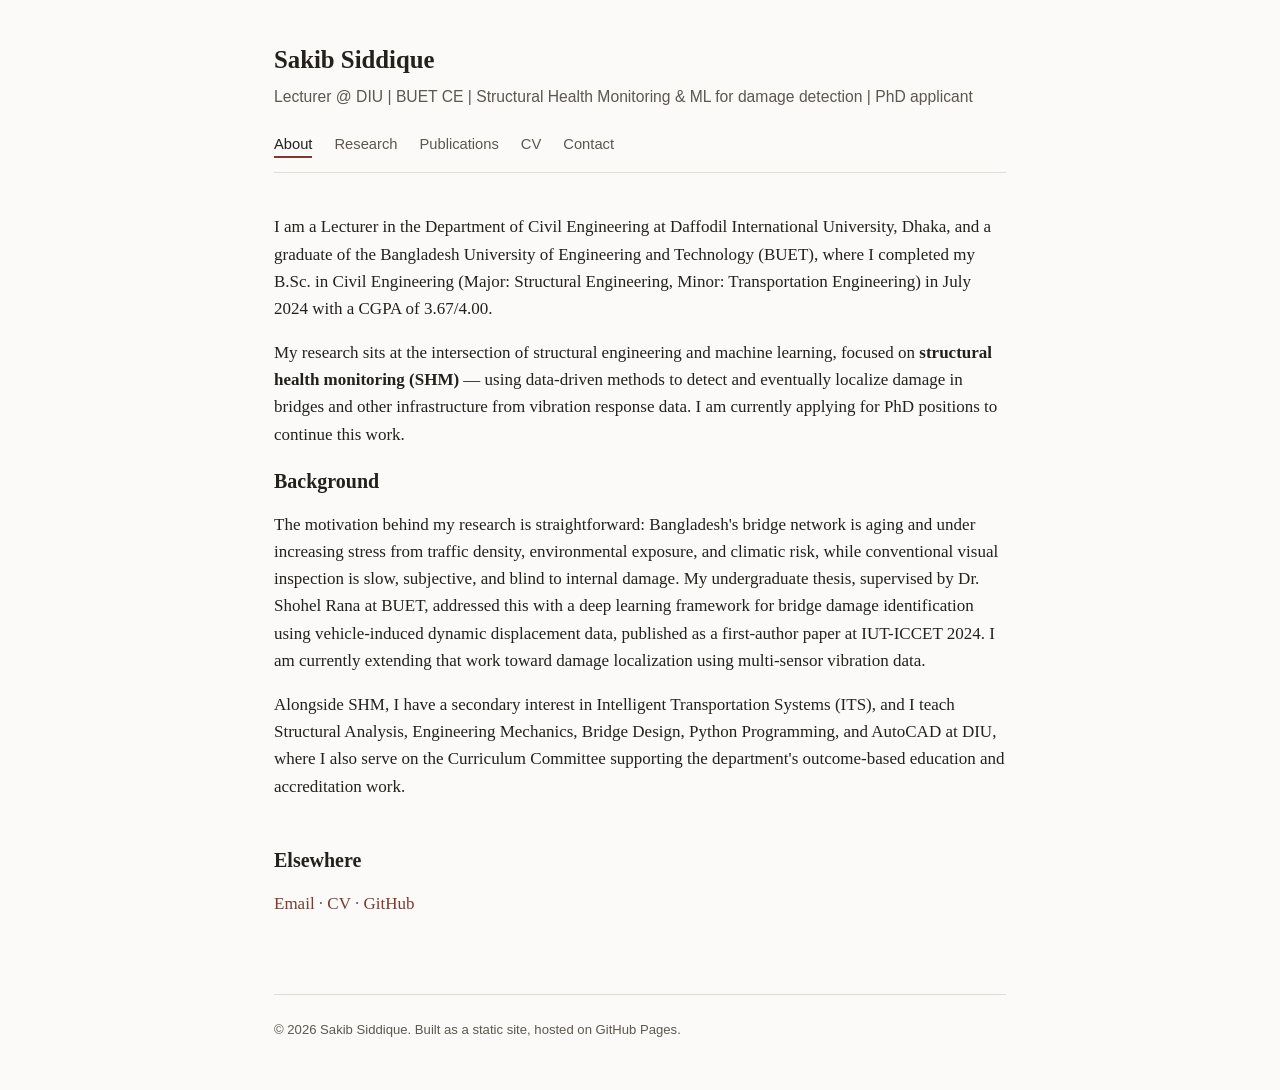
==== index.html @ 86d8af5a "Initial academic personal site Multi-page static site: About, Research, Publications, CV, Contact. C" ====
<!DOCTYPE html>
<html lang="en">
<head>
<meta charset="UTF-8">
<meta name="viewport" content="width=device-width, initial-scale=1.0">
<title>Sakib Siddique</title>
<meta name="description" content="Sakib Siddique — Lecturer, Civil Engineering, Daffodil International University. Research in structural health monitoring and machine learning for damage detection.">
<link rel="stylesheet" href="assets/css/style.css">
</head>
<body>
<div class="wrap">
  <header class="site-header">
    <div class="identity">
      <img class="avatar" src="assets/img/photo.jpg" alt="Sakib Siddique" onerror="this.style.display='none'">
      <div>
        <h1>Sakib Siddique</h1>
        <p class="role">Lecturer @ DIU | BUET CE | Structural Health Monitoring &amp; ML for damage detection | PhD applicant</p>
      </div>
    </div>
    <nav class="site-nav">
      <ul>
        <li><a href="index.html" aria-current="page">About</a></li>
        <li><a href="research.html">Research</a></li>
        <li><a href="publications.html">Publications</a></li>
        <li><a href="cv.html">CV</a></li>
        <li><a href="contact.html">Contact</a></li>
      </ul>
    </nav>
  </header>

  <main>
    <p>
      I am a Lecturer in the Department of Civil Engineering at Daffodil International University, Dhaka,
      and a graduate of the Bangladesh University of Engineering and Technology (BUET), where I completed
      my B.Sc. in Civil Engineering (Major: Structural Engineering, Minor: Transportation Engineering) in
      July 2024 with a CGPA of 3.67/4.00.
    </p>

    <p>
      My research sits at the intersection of structural engineering and machine learning, focused on
      <strong>structural health monitoring (SHM)</strong> — using data-driven methods to detect and
      eventually localize damage in bridges and other infrastructure from vibration response data. I am
      currently applying for PhD positions to continue this work.
    </p>

    <h2>Background</h2>
    <p>
      The motivation behind my research is straightforward: Bangladesh's bridge network is aging and
      under increasing stress from traffic density, environmental exposure, and climatic risk, while
      conventional visual inspection is slow, subjective, and blind to internal damage. My undergraduate
      thesis, supervised by Dr. Shohel Rana at BUET, addressed this with a deep learning framework for
      bridge damage identification using vehicle-induced dynamic displacement data, published as a
      first-author paper at IUT-ICCET 2024. I am currently extending that work toward damage
      localization using multi-sensor vibration data.
    </p>

    <p>
      Alongside SHM, I have a secondary interest in Intelligent Transportation Systems (ITS), and I teach
      Structural Analysis, Engineering Mechanics, Bridge Design, Python Programming, and AutoCAD at DIU,
      where I also serve on the Curriculum Committee supporting the department's outcome-based education
      and accreditation work.
    </p>

    <h2>Elsewhere</h2>
    <p class="muted">
      <a href="mailto:sakibsiddique8@gmail.com">Email</a> ·
      <a href="cv.html">CV</a> ·
      <a href="https://github.com/sakibsiddique-ce">GitHub</a>
    </p>
  </main>

  <footer>
    &copy; 2026 Sakib Siddique. Built as a static site, hosted on GitHub Pages.
  </footer>
</div>
</body>
</html>
---- assets/css/style.css ----
:root {
  --bg: #fbfaf8;
  --bg-alt: #f2efe9;
  --text: #24211d;
  --text-muted: #5c574f;
  --accent: #7a3b2e;
  --border: #e2ddd3;
  --max-width: 780px;
}

* { box-sizing: border-box; }

body {
  margin: 0;
  background: var(--bg);
  color: var(--text);
  font-family: "Iowan Old Style", "Georgia", "Charter", serif;
  line-height: 1.6;
  font-size: 17px;
}

a { color: var(--accent); text-decoration: none; border-bottom: 1px solid transparent; }
a:hover { border-bottom-color: var(--accent); }

.wrap {
  max-width: var(--max-width);
  margin: 0 auto;
  padding: 0 24px;
}

header.site-header {
  border-bottom: 1px solid var(--border);
  padding: 40px 0 0 0;
  margin-bottom: 40px;
}

.identity {
  display: flex;
  gap: 20px;
  align-items: center;
  padding-bottom: 24px;
}

.identity img.avatar {
  width: 92px;
  height: 92px;
  border-radius: 50%;
  object-fit: cover;
  border: 1px solid var(--border);
  flex-shrink: 0;
}

.identity h1 {
  font-size: 1.55rem;
  margin: 0 0 4px 0;
  font-weight: 600;
}

.identity p.role {
  margin: 0;
  color: var(--text-muted);
  font-size: 0.98rem;
  font-family: -apple-system, "Segoe UI", sans-serif;
}

nav.site-nav {
  font-family: -apple-system, "Segoe UI", sans-serif;
  font-size: 0.92rem;
  padding-bottom: 0;
}

nav.site-nav ul {
  list-style: none;
  display: flex;
  flex-wrap: wrap;
  gap: 4px 22px;
  margin: 0;
  padding: 0 0 16px 0;
}

nav.site-nav a {
  color: var(--text-muted);
  border-bottom: 2px solid transparent;
  padding-bottom: 4px;
}

nav.site-nav a:hover,
nav.site-nav a[aria-current="page"] {
  color: var(--text);
  border-bottom-color: var(--accent);
}

main { padding-bottom: 60px; }

h2 {
  font-size: 1.25rem;
  margin-top: 2.2em;
  margin-bottom: 0.7em;
}

h2:first-of-type { margin-top: 0; }

h3 {
  font-size: 1.02rem;
  margin-bottom: 0.3em;
}

p { margin: 0 0 1em 0; }

.muted { color: var(--text-muted); }

.tag-row {
  font-family: -apple-system, "Segoe UI", sans-serif;
  font-size: 0.88rem;
  color: var(--text-muted);
  margin-bottom: 1.4em;
}

.tag-row span:not(:last-child)::after {
  content: "·";
  margin: 0 8px;
  color: var(--border);
}

.entry {
  border-top: 1px solid var(--border);
  padding: 22px 0;
}

.entry:first-of-type { border-top: none; padding-top: 0; }

.entry .meta {
  font-family: -apple-system, "Segoe UI", sans-serif;
  font-size: 0.85rem;
  color: var(--text-muted);
  margin-bottom: 6px;
}

.entry .links {
  font-family: -apple-system, "Segoe UI", sans-serif;
  font-size: 0.88rem;
  margin-top: 8px;
}

.entry .links a { margin-right: 16px; }

.btn {
  display: inline-block;
  font-family: -apple-system, "Segoe UI", sans-serif;
  font-size: 0.88rem;
  border: 1px solid var(--accent);
  color: var(--accent);
  padding: 7px 14px;
  border-radius: 4px;
  border-bottom: 1px solid var(--accent);
}

.btn:hover { background: var(--accent); color: var(--bg); }

.skill-grid {
  font-family: -apple-system, "Segoe UI", sans-serif;
  font-size: 0.92rem;
}

.skill-grid dt {
  color: var(--text-muted);
  font-weight: 600;
  margin-top: 0.8em;
}

.skill-grid dd { margin: 2px 0 0 0; }

footer {
  border-top: 1px solid var(--border);
  padding: 24px 0 50px 0;
  font-family: -apple-system, "Segoe UI", sans-serif;
  font-size: 0.82rem;
  color: var(--text-muted);
}

@media (max-width: 480px) {
  .identity { flex-direction: column; align-items: flex-start; }
  body { font-size: 16px; }
}
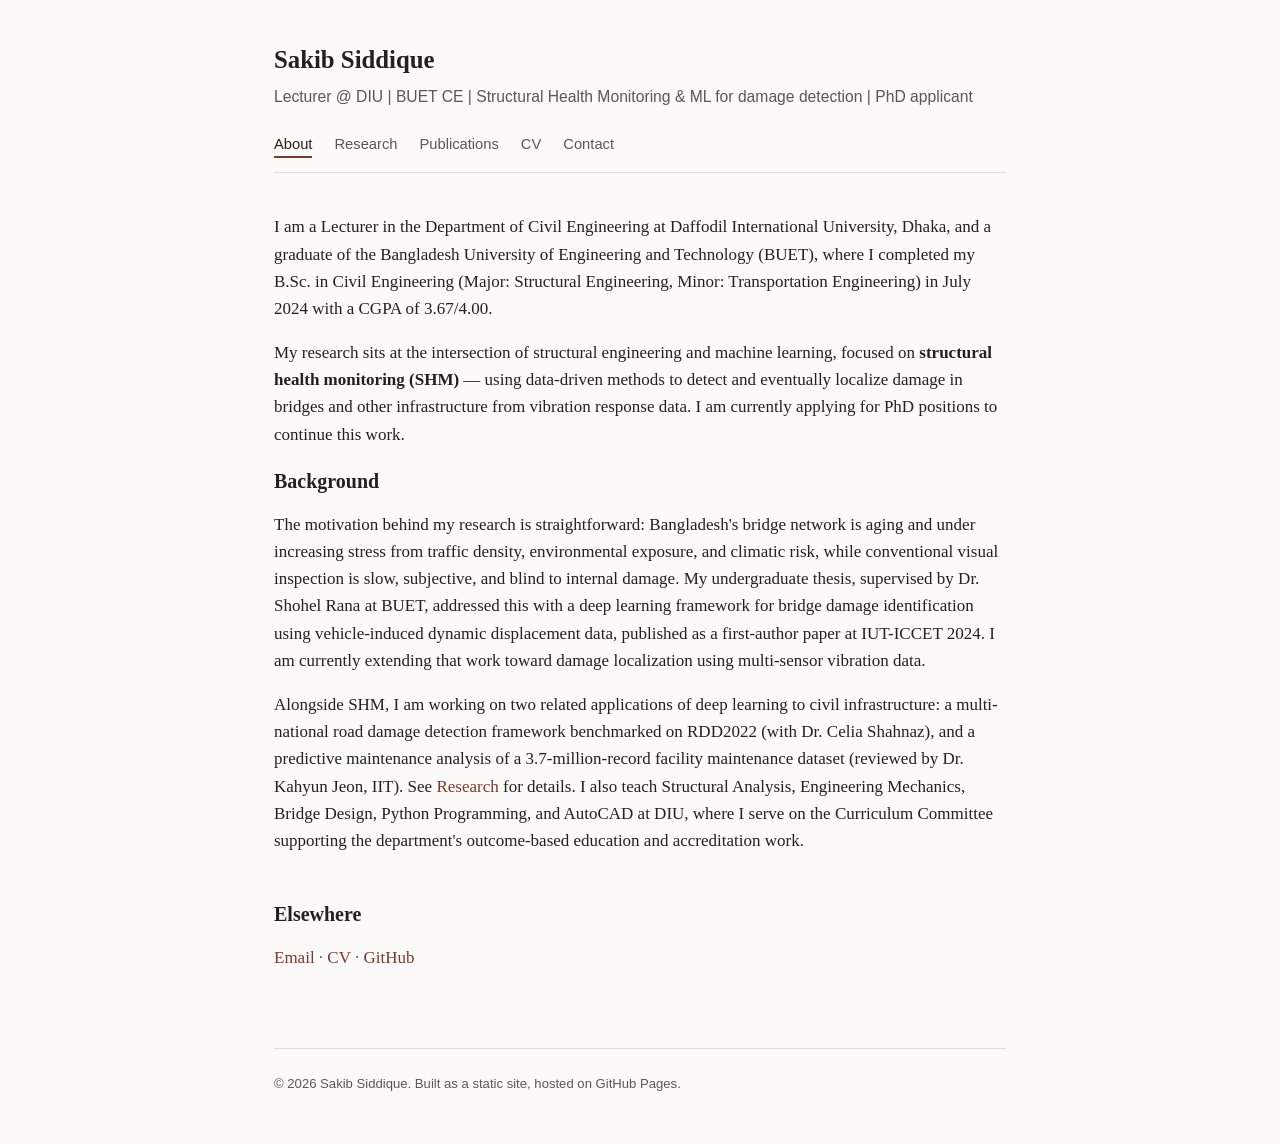
==== commit 0623331e: "Add ongoing research projects (RDD2022 road damage, FMUCD facility analytics) Co-Authored-By: Claude" ====
--- a/index.html
+++ b/index.html
@@ -55,10 +55,13 @@
     </p>
 
     <p>
-      Alongside SHM, I have a secondary interest in Intelligent Transportation Systems (ITS), and I teach
-      Structural Analysis, Engineering Mechanics, Bridge Design, Python Programming, and AutoCAD at DIU,
-      where I also serve on the Curriculum Committee supporting the department's outcome-based education
-      and accreditation work.
+      Alongside SHM, I am working on two related applications of deep learning to civil infrastructure:
+      a multi-national road damage detection framework benchmarked on RDD2022 (with Dr. Celia Shahnaz),
+      and a predictive maintenance analysis of a 3.7-million-record facility maintenance dataset
+      (reviewed by Dr. Kahyun Jeon, IIT). See <a href="research.html">Research</a> for details. I also
+      teach Structural Analysis, Engineering Mechanics, Bridge Design, Python Programming, and AutoCAD
+      at DIU, where I serve on the Curriculum Committee supporting the department's outcome-based
+      education and accreditation work.
     </p>
 
     <h2>Elsewhere</h2>
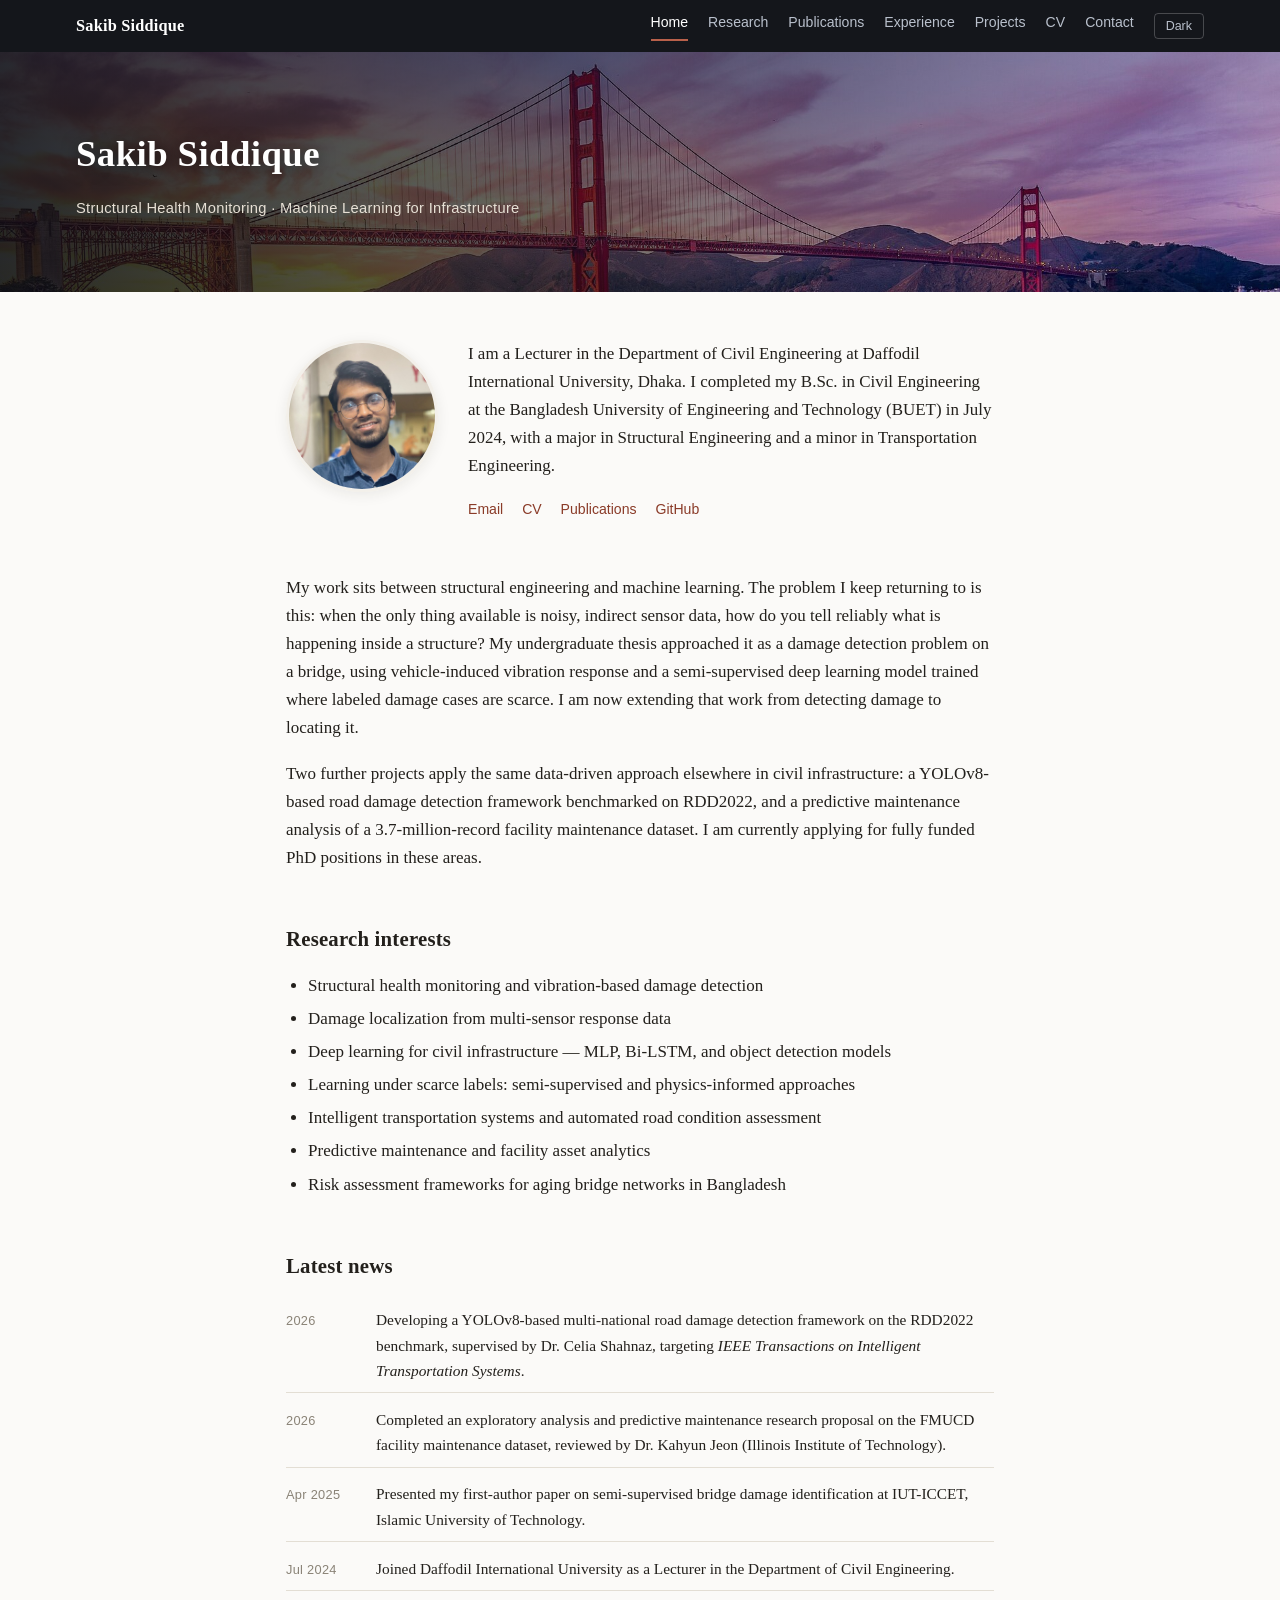
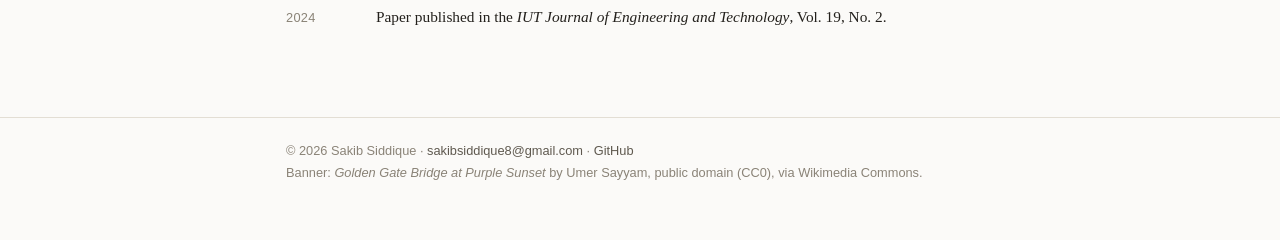
==== commit 3050abb4: "Redesign: photo banner, 7 pages, dark mode Restyle after al-folio while staying plain static HTML/CS" ====
--- a/index.html
+++ b/index.html
@@ -4,77 +4,120 @@
 <meta charset="UTF-8">
 <meta name="viewport" content="width=device-width, initial-scale=1.0">
 <title>Sakib Siddique</title>
-<meta name="description" content="Sakib Siddique — Lecturer, Civil Engineering, Daffodil International University. Research in structural health monitoring and machine learning for damage detection.">
+<meta name="description" content="Sakib Siddique — Lecturer in Civil Engineering at Daffodil International University. Research in structural health monitoring and machine learning for civil infrastructure.">
 <link rel="stylesheet" href="assets/css/style.css">
+<script>try{var t=localStorage.getItem('theme');if(t)document.documentElement.setAttribute('data-theme',t);}catch(e){}</script>
 </head>
 <body>
+
+<nav class="nav">
+  <div class="nav-inner">
+    <a class="nav-brand" href="index.html">Sakib Siddique</a>
+    <ul>
+      <li><a href="index.html" aria-current="page">Home</a></li>
+      <li><a href="research.html">Research</a></li>
+      <li><a href="publications.html">Publications</a></li>
+      <li><a href="experience.html">Experience</a></li>
+      <li><a href="projects.html">Projects</a></li>
+      <li><a href="cv.html">CV</a></li>
+      <li><a href="contact.html">Contact</a></li>
+    </ul>
+    <button class="theme-toggle" type="button" onclick="toggleTheme()">Dark</button>
+  </div>
+</nav>
+
+<header class="banner">
+  <img src="assets/img/banner.jpg" alt="">
+  <div class="banner-text">
+    <h1>Sakib Siddique</h1>
+    <p>Structural Health Monitoring &middot; Machine Learning for Infrastructure</p>
+  </div>
+</header>
+
 <div class="wrap">
-  <header class="site-header">
-    <div class="identity">
-      <img class="avatar" src="assets/img/photo.jpg" alt="Sakib Siddique" onerror="this.style.display='none'">
+  <main>
+
+    <div class="intro">
+      <img src="assets/img/photo.jpg" alt="Sakib Siddique" onerror="this.style.display='none'">
       <div>
-        <h1>Sakib Siddique</h1>
-        <p class="role">Lecturer @ DIU | BUET CE | Structural Health Monitoring &amp; ML for damage detection | PhD applicant</p>
+        <p class="lead">
+          I am a Lecturer in the Department of Civil Engineering at Daffodil International
+          University, Dhaka. I completed my B.Sc. in Civil Engineering at the Bangladesh
+          University of Engineering and Technology (BUET) in July 2024, with a major in
+          Structural Engineering and a minor in Transportation Engineering.
+        </p>
+        <p class="intro-links">
+          <a href="mailto:sakibsiddique8@gmail.com">Email</a>
+          <a href="assets/files/sakib_siddique_cv.pdf">CV</a>
+          <a href="publications.html">Publications</a>
+          <a href="https://github.com/sakibsiddique-ce">GitHub</a>
+        </p>
       </div>
     </div>
-    <nav class="site-nav">
-      <ul>
-        <li><a href="index.html" aria-current="page">About</a></li>
-        <li><a href="research.html">Research</a></li>
-        <li><a href="publications.html">Publications</a></li>
-        <li><a href="cv.html">CV</a></li>
-        <li><a href="contact.html">Contact</a></li>
-      </ul>
-    </nav>
-  </header>
 
-  <main>
     <p>
-      I am a Lecturer in the Department of Civil Engineering at Daffodil International University, Dhaka,
-      and a graduate of the Bangladesh University of Engineering and Technology (BUET), where I completed
-      my B.Sc. in Civil Engineering (Major: Structural Engineering, Minor: Transportation Engineering) in
-      July 2024 with a CGPA of 3.67/4.00.
+      My work sits between structural engineering and machine learning. The problem I keep
+      returning to is this: when the only thing available is noisy, indirect sensor data, how
+      do you tell reliably what is happening inside a structure? My undergraduate thesis
+      approached it as a damage detection problem on a bridge, using vehicle-induced vibration
+      response and a semi-supervised deep learning model trained where labeled damage cases are
+      scarce. I am now extending that work from detecting damage to locating it.
     </p>
 
     <p>
-      My research sits at the intersection of structural engineering and machine learning, focused on
-      <strong>structural health monitoring (SHM)</strong> — using data-driven methods to detect and
-      eventually localize damage in bridges and other infrastructure from vibration response data. I am
-      currently applying for PhD positions to continue this work.
+      Two further projects apply the same data-driven approach elsewhere in civil
+      infrastructure: a YOLOv8-based road damage detection framework benchmarked on RDD2022,
+      and a predictive maintenance analysis of a 3.7-million-record facility maintenance
+      dataset. I am currently applying for fully funded PhD positions in these areas.
     </p>
 
-    <h2>Background</h2>
-    <p>
-      The motivation behind my research is straightforward: Bangladesh's bridge network is aging and
-      under increasing stress from traffic density, environmental exposure, and climatic risk, while
-      conventional visual inspection is slow, subjective, and blind to internal damage. My undergraduate
-      thesis, supervised by Dr. Shohel Rana at BUET, addressed this with a deep learning framework for
-      bridge damage identification using vehicle-induced dynamic displacement data, published as a
-      first-author paper at IUT-ICCET 2024. I am currently extending that work toward damage
-      localization using multi-sensor vibration data.
-    </p>
+    <h2>Research interests</h2>
+    <ul>
+      <li>Structural health monitoring and vibration-based damage detection</li>
+      <li>Damage localization from multi-sensor response data</li>
+      <li>Deep learning for civil infrastructure &mdash; MLP, Bi-LSTM, and object detection models</li>
+      <li>Learning under scarce labels: semi-supervised and physics-informed approaches</li>
+      <li>Intelligent transportation systems and automated road condition assessment</li>
+      <li>Predictive maintenance and facility asset analytics</li>
+      <li>Risk assessment frameworks for aging bridge networks in Bangladesh</li>
+    </ul>
 
-    <p>
-      Alongside SHM, I am working on two related applications of deep learning to civil infrastructure:
-      a multi-national road damage detection framework benchmarked on RDD2022 (with Dr. Celia Shahnaz),
-      and a predictive maintenance analysis of a 3.7-million-record facility maintenance dataset
-      (reviewed by Dr. Kahyun Jeon, IIT). See <a href="research.html">Research</a> for details. I also
-      teach Structural Analysis, Engineering Mechanics, Bridge Design, Python Programming, and AutoCAD
-      at DIU, where I serve on the Curriculum Committee supporting the department's outcome-based
-      education and accreditation work.
-    </p>
+    <h2>Latest news</h2>
+    <ul class="news">
+      <li>
+        <span class="date">2026</span>
+        <span>Developing a YOLOv8-based multi-national road damage detection framework on the RDD2022 benchmark, supervised by Dr. Celia Shahnaz, targeting <em>IEEE Transactions on Intelligent Transportation Systems</em>.</span>
+      </li>
+      <li>
+        <span class="date">2026</span>
+        <span>Completed an exploratory analysis and predictive maintenance research proposal on the FMUCD facility maintenance dataset, reviewed by Dr. Kahyun Jeon (Illinois Institute of Technology).</span>
+      </li>
+      <li>
+        <span class="date">Apr 2025</span>
+        <span>Presented my first-author paper on semi-supervised bridge damage identification at IUT-ICCET, Islamic University of Technology.</span>
+      </li>
+      <li>
+        <span class="date">Jul 2024</span>
+        <span>Joined Daffodil International University as a Lecturer in the Department of Civil Engineering.</span>
+      </li>
+      <li>
+        <span class="date">2024</span>
+        <span>Paper published in the <em>IUT Journal of Engineering and Technology</em>, Vol. 19, No. 2.</span>
+      </li>
+    </ul>
 
-    <h2>Elsewhere</h2>
-    <p class="muted">
-      <a href="mailto:sakibsiddique8@gmail.com">Email</a> ·
-      <a href="cv.html">CV</a> ·
-      <a href="https://github.com/sakibsiddique-ce">GitHub</a>
-    </p>
   </main>
+</div>
 
-  <footer>
-    &copy; 2026 Sakib Siddique. Built as a static site, hosted on GitHub Pages.
-  </footer>
-</div>
+<footer>
+  <div class="wrap">
+    &copy; 2026 Sakib Siddique &middot;
+    <a href="mailto:sakibsiddique8@gmail.com">sakibsiddique8@gmail.com</a> &middot;
+    <a href="https://github.com/sakibsiddique-ce">GitHub</a><br>
+    Banner: <em>Golden Gate Bridge at Purple Sunset</em> by Umer Sayyam, public domain (CC0), via Wikimedia Commons.
+  </div>
+</footer>
+
+<script src="assets/js/theme.js"></script>
 </body>
 </html>
--- a/assets/css/style.css
+++ b/assets/css/style.css
@@ -1,184 +1,391 @@
+/* ==========================================================================
+   Sakib Siddique — academic site
+   One stylesheet. Light theme on :root, dark theme redefines the same tokens.
+   ========================================================================== */
+
 :root {
   --bg: #fbfaf8;
-  --bg-alt: #f2efe9;
-  --text: #24211d;
-  --text-muted: #5c574f;
-  --accent: #7a3b2e;
-  --border: #e2ddd3;
-  --max-width: 780px;
+  --bg-alt: #f3f0ea;
+  --text: #23201c;
+  --text-muted: #5f594f;
+  --text-faint: #8a8377;
+  --accent: #8a3b28;
+  --accent-soft: #b8604a;
+  --border: #e3ded4;
+  --nav-bg: #14161b;
+  --nav-text: #b9c0cc;
+  --nav-text-active: #ffffff;
+  --shadow: rgba(35, 32, 28, .08);
+
+  --serif: "Iowan Old Style", "Palatino Linotype", Palatino, Georgia, serif;
+  --sans: -apple-system, BlinkMacSystemFont, "Segoe UI", Roboto, "Helvetica Neue", Arial, sans-serif;
+  --measure: 760px;
+}
+
+@media (prefers-color-scheme: dark) {
+  :root:not([data-theme="light"]) {
+    --bg: #15171c;
+    --bg-alt: #1c1f26;
+    --text: #e4e1db;
+    --text-muted: #a5a096;
+    --text-faint: #7c766c;
+    --accent: #d98a6a;
+    --accent-soft: #e0a184;
+    --border: #2b2f38;
+    --nav-bg: #0e1014;
+    --shadow: rgba(0, 0, 0, .4);
+  }
+}
+
+:root[data-theme="dark"] {
+  --bg: #15171c;
+  --bg-alt: #1c1f26;
+  --text: #e4e1db;
+  --text-muted: #a5a096;
+  --text-faint: #7c766c;
+  --accent: #d98a6a;
+  --accent-soft: #e0a184;
+  --border: #2b2f38;
+  --nav-bg: #0e1014;
+  --shadow: rgba(0, 0, 0, .4);
 }
 
 * { box-sizing: border-box; }
+
+html { -webkit-text-size-adjust: 100%; }
 
 body {
   margin: 0;
   background: var(--bg);
   color: var(--text);
-  font-family: "Iowan Old Style", "Georgia", "Charter", serif;
-  line-height: 1.6;
+  font-family: var(--serif);
   font-size: 17px;
-}
-
-a { color: var(--accent); text-decoration: none; border-bottom: 1px solid transparent; }
+  line-height: 1.65;
+}
+
+a {
+  color: var(--accent);
+  text-decoration: none;
+  border-bottom: 1px solid transparent;
+  transition: border-color .15s;
+}
+
 a:hover { border-bottom-color: var(--accent); }
 
 .wrap {
-  max-width: var(--max-width);
+  max-width: var(--measure);
   margin: 0 auto;
-  padding: 0 24px;
-}
-
-header.site-header {
-  border-bottom: 1px solid var(--border);
-  padding: 40px 0 0 0;
-  margin-bottom: 40px;
-}
-
-.identity {
-  display: flex;
+  padding: 0 26px;
+}
+
+/* ---------- Navigation ---------- */
+
+.nav {
+  background: var(--nav-bg);
+  font-family: var(--sans);
+  font-size: .88rem;
+}
+
+.nav-inner {
+  max-width: 1180px;
+  margin: 0 auto;
+  padding: 0 26px;
+  display: flex;
+  align-items: center;
   gap: 20px;
-  align-items: center;
-  padding-bottom: 24px;
-}
-
-.identity img.avatar {
-  width: 92px;
-  height: 92px;
+  flex-wrap: wrap;
+  min-height: 52px;
+}
+
+.nav-brand {
+  color: var(--nav-text-active);
+  font-family: var(--serif);
+  font-size: 1.02rem;
+  font-weight: 600;
+  letter-spacing: .2px;
+  border-bottom: none;
+  margin-right: auto;
+  padding: 12px 0;
+}
+
+.nav-brand:hover { border-bottom: none; color: #fff; }
+
+.nav ul {
+  list-style: none;
+  display: flex;
+  flex-wrap: wrap;
+  gap: 4px 20px;
+  margin: 0;
+  padding: 0;
+}
+
+.nav a:not(.nav-brand) {
+  color: var(--nav-text);
+  border-bottom: 2px solid transparent;
+  padding: 4px 0;
+  display: inline-block;
+}
+
+.nav a:not(.nav-brand):hover { color: #fff; border-bottom-color: rgba(255, 255, 255, .35); }
+
+.nav a[aria-current="page"] {
+  color: var(--nav-text-active);
+  border-bottom-color: var(--accent-soft);
+}
+
+.theme-toggle {
+  background: none;
+  border: 1px solid rgba(255, 255, 255, .22);
+  color: var(--nav-text);
+  font-family: var(--sans);
+  font-size: .78rem;
+  padding: 5px 11px;
+  border-radius: 4px;
+  cursor: pointer;
+  line-height: 1.2;
+}
+
+.theme-toggle:hover { color: #fff; border-color: rgba(255, 255, 255, .5); }
+
+/* ---------- Banner ---------- */
+
+.banner {
+  position: relative;
+  height: 240px;
+  overflow: hidden;
+  background: #14161b;
+}
+
+.banner img {
+  position: absolute;
+  inset: 0;
+  width: 100%;
+  height: 100%;
+  object-fit: cover;
+  object-position: center 45%;
+}
+
+.banner::after {
+  content: "";
+  position: absolute;
+  inset: 0;
+  background: linear-gradient(90deg, rgba(10, 12, 20, .88) 0%, rgba(10, 12, 20, .62) 42%, rgba(10, 12, 20, .12) 100%);
+}
+
+.banner-text {
+  position: relative;
+  z-index: 1;
+  max-width: 1180px;
+  margin: 0 auto;
+  padding: 0 26px;
+  height: 100%;
+  display: flex;
+  flex-direction: column;
+  justify-content: center;
+}
+
+.banner-text h1 {
+  font-family: var(--serif);
+  font-size: 2.3rem;
+  font-weight: 700;
+  color: #fff;
+  margin: 0;
+  letter-spacing: .4px;
+  text-shadow: 0 2px 16px rgba(0, 0, 0, .5);
+}
+
+.banner-text p {
+  font-family: var(--sans);
+  font-size: .92rem;
+  color: #e7e0d5;
+  margin: 11px 0 0 0;
+  letter-spacing: .3px;
+  max-width: 34em;
+}
+
+/* ---------- Layout ---------- */
+
+main { padding: 48px 0 20px; }
+
+h2 {
+  font-size: 1.3rem;
+  font-weight: 600;
+  margin: 2.4em 0 .75em;
+  letter-spacing: .2px;
+}
+
+main > h2:first-child, .intro + h2 { margin-top: 0; }
+
+h3 {
+  font-size: 1.04rem;
+  font-weight: 600;
+  margin: 0 0 .3em;
+  line-height: 1.4;
+}
+
+p { margin: 0 0 1.05em; }
+
+ul, ol { margin: 0 0 1.05em; padding-left: 1.3em; }
+
+li { margin-bottom: .3em; }
+
+.muted { color: var(--text-muted); }
+
+.lead { font-size: 1.06rem; }
+
+/* ---------- Intro block (home) ---------- */
+
+.intro {
+  display: flex;
+  gap: 30px;
+  align-items: flex-start;
+  margin-bottom: 38px;
+}
+
+.intro img {
+  width: 152px;
+  height: 152px;
   border-radius: 50%;
   object-fit: cover;
-  border: 1px solid var(--border);
   flex-shrink: 0;
-}
-
-.identity h1 {
-  font-size: 1.55rem;
-  margin: 0 0 4px 0;
-  font-weight: 600;
-}
-
-.identity p.role {
-  margin: 0;
-  color: var(--text-muted);
-  font-size: 0.98rem;
-  font-family: -apple-system, "Segoe UI", sans-serif;
-}
-
-nav.site-nav {
-  font-family: -apple-system, "Segoe UI", sans-serif;
-  font-size: 0.92rem;
-  padding-bottom: 0;
-}
-
-nav.site-nav ul {
-  list-style: none;
-  display: flex;
-  flex-wrap: wrap;
-  gap: 4px 22px;
-  margin: 0;
-  padding: 0 0 16px 0;
-}
-
-nav.site-nav a {
-  color: var(--text-muted);
-  border-bottom: 2px solid transparent;
-  padding-bottom: 4px;
-}
-
-nav.site-nav a:hover,
-nav.site-nav a[aria-current="page"] {
-  color: var(--text);
-  border-bottom-color: var(--accent);
-}
-
-main { padding-bottom: 60px; }
-
-h2 {
-  font-size: 1.25rem;
-  margin-top: 2.2em;
-  margin-bottom: 0.7em;
-}
-
-h2:first-of-type { margin-top: 0; }
-
-h3 {
-  font-size: 1.02rem;
-  margin-bottom: 0.3em;
-}
-
-p { margin: 0 0 1em 0; }
-
-.muted { color: var(--text-muted); }
-
-.tag-row {
-  font-family: -apple-system, "Segoe UI", sans-serif;
-  font-size: 0.88rem;
-  color: var(--text-muted);
-  margin-bottom: 1.4em;
-}
-
-.tag-row span:not(:last-child)::after {
-  content: "·";
-  margin: 0 8px;
-  color: var(--border);
-}
+  border: 3px solid var(--bg-alt);
+  box-shadow: 0 3px 14px var(--shadow);
+}
+
+.intro-links {
+  font-family: var(--sans);
+  font-size: .88rem;
+  margin-top: 14px;
+  color: var(--text-faint);
+}
+
+.intro-links a { margin-right: 15px; white-space: nowrap; }
+
+/* ---------- Entries ---------- */
 
 .entry {
   border-top: 1px solid var(--border);
   padding: 22px 0;
 }
 
-.entry:first-of-type { border-top: none; padding-top: 0; }
+.entry:first-of-type { border-top: none; padding-top: 4px; }
 
 .entry .meta {
-  font-family: -apple-system, "Segoe UI", sans-serif;
-  font-size: 0.85rem;
+  font-family: var(--sans);
+  font-size: .84rem;
   color: var(--text-muted);
-  margin-bottom: 6px;
-}
+  margin-bottom: 7px;
+  line-height: 1.5;
+}
+
+.entry p { margin-bottom: .5em; }
 
 .entry .links {
-  font-family: -apple-system, "Segoe UI", sans-serif;
-  font-size: 0.88rem;
-  margin-top: 8px;
+  font-family: var(--sans);
+  font-size: .86rem;
+  margin-top: 9px;
 }
 
 .entry .links a { margin-right: 16px; }
+
+/* ---------- News ---------- */
+
+.news { list-style: none; padding: 0; margin: 0; }
+
+.news li {
+  display: flex;
+  gap: 16px;
+  padding: 9px 0;
+  border-bottom: 1px solid var(--border);
+  font-size: .96rem;
+}
+
+.news li:last-child { border-bottom: none; }
+
+.news .date {
+  font-family: var(--sans);
+  font-size: .8rem;
+  color: var(--text-faint);
+  flex-shrink: 0;
+  width: 74px;
+  padding-top: 3px;
+  letter-spacing: .3px;
+}
+
+/* ---------- Definition lists (skills, contact) ---------- */
+
+.deflist {
+  font-family: var(--sans);
+  font-size: .93rem;
+  margin: 0;
+}
+
+.deflist dt {
+  color: var(--text-muted);
+  font-weight: 600;
+  font-size: .82rem;
+  letter-spacing: .5px;
+  text-transform: uppercase;
+  margin-top: 1.25em;
+}
+
+.deflist dt:first-child { margin-top: 0; }
+
+.deflist dd { margin: 4px 0 0; }
+
+/* ---------- Buttons & tags ---------- */
 
 .btn {
   display: inline-block;
-  font-family: -apple-system, "Segoe UI", sans-serif;
-  font-size: 0.88rem;
+  font-family: var(--sans);
+  font-size: .88rem;
   border: 1px solid var(--accent);
   color: var(--accent);
-  padding: 7px 14px;
+  padding: 8px 16px;
   border-radius: 4px;
-  border-bottom: 1px solid var(--accent);
-}
-
-.btn:hover { background: var(--accent); color: var(--bg); }
-
-.skill-grid {
-  font-family: -apple-system, "Segoe UI", sans-serif;
-  font-size: 0.92rem;
-}
-
-.skill-grid dt {
+}
+
+.btn:hover { background: var(--accent); color: var(--bg); border-bottom-color: var(--accent); }
+
+.tags {
+  font-family: var(--sans);
+  font-size: .84rem;
   color: var(--text-muted);
-  font-weight: 600;
-  margin-top: 0.8em;
-}
-
-.skill-grid dd { margin: 2px 0 0 0; }
+  margin: -.4em 0 1.4em;
+}
+
+.tags span:not(:last-child)::after {
+  content: "·";
+  margin: 0 9px;
+  color: var(--border);
+}
+
+/* ---------- Footer ---------- */
 
 footer {
   border-top: 1px solid var(--border);
-  padding: 24px 0 50px 0;
-  font-family: -apple-system, "Segoe UI", sans-serif;
-  font-size: 0.82rem;
-  color: var(--text-muted);
-}
-
-@media (max-width: 480px) {
-  .identity { flex-direction: column; align-items: flex-start; }
+  margin-top: 54px;
+  padding: 22px 0 56px;
+  font-family: var(--sans);
+  font-size: .8rem;
+  color: var(--text-faint);
+  line-height: 1.7;
+}
+
+footer a { color: var(--text-muted); }
+
+/* ---------- Responsive ---------- */
+
+@media (max-width: 700px) {
   body { font-size: 16px; }
-}
+  .banner { height: 168px; }
+  .banner-text h1 { font-size: 1.62rem; }
+  .banner-text p { font-size: .84rem; margin-top: 8px; }
+  .intro { flex-direction: column; gap: 20px; }
+  .intro img { width: 124px; height: 124px; }
+  .nav-inner { padding-top: 6px; padding-bottom: 8px; }
+  .nav-brand { margin-right: 12px; padding-bottom: 6px; }
+  .news li { flex-direction: column; gap: 2px; }
+  .news .date { width: auto; padding-top: 0; }
+  main { padding-top: 34px; }
+}
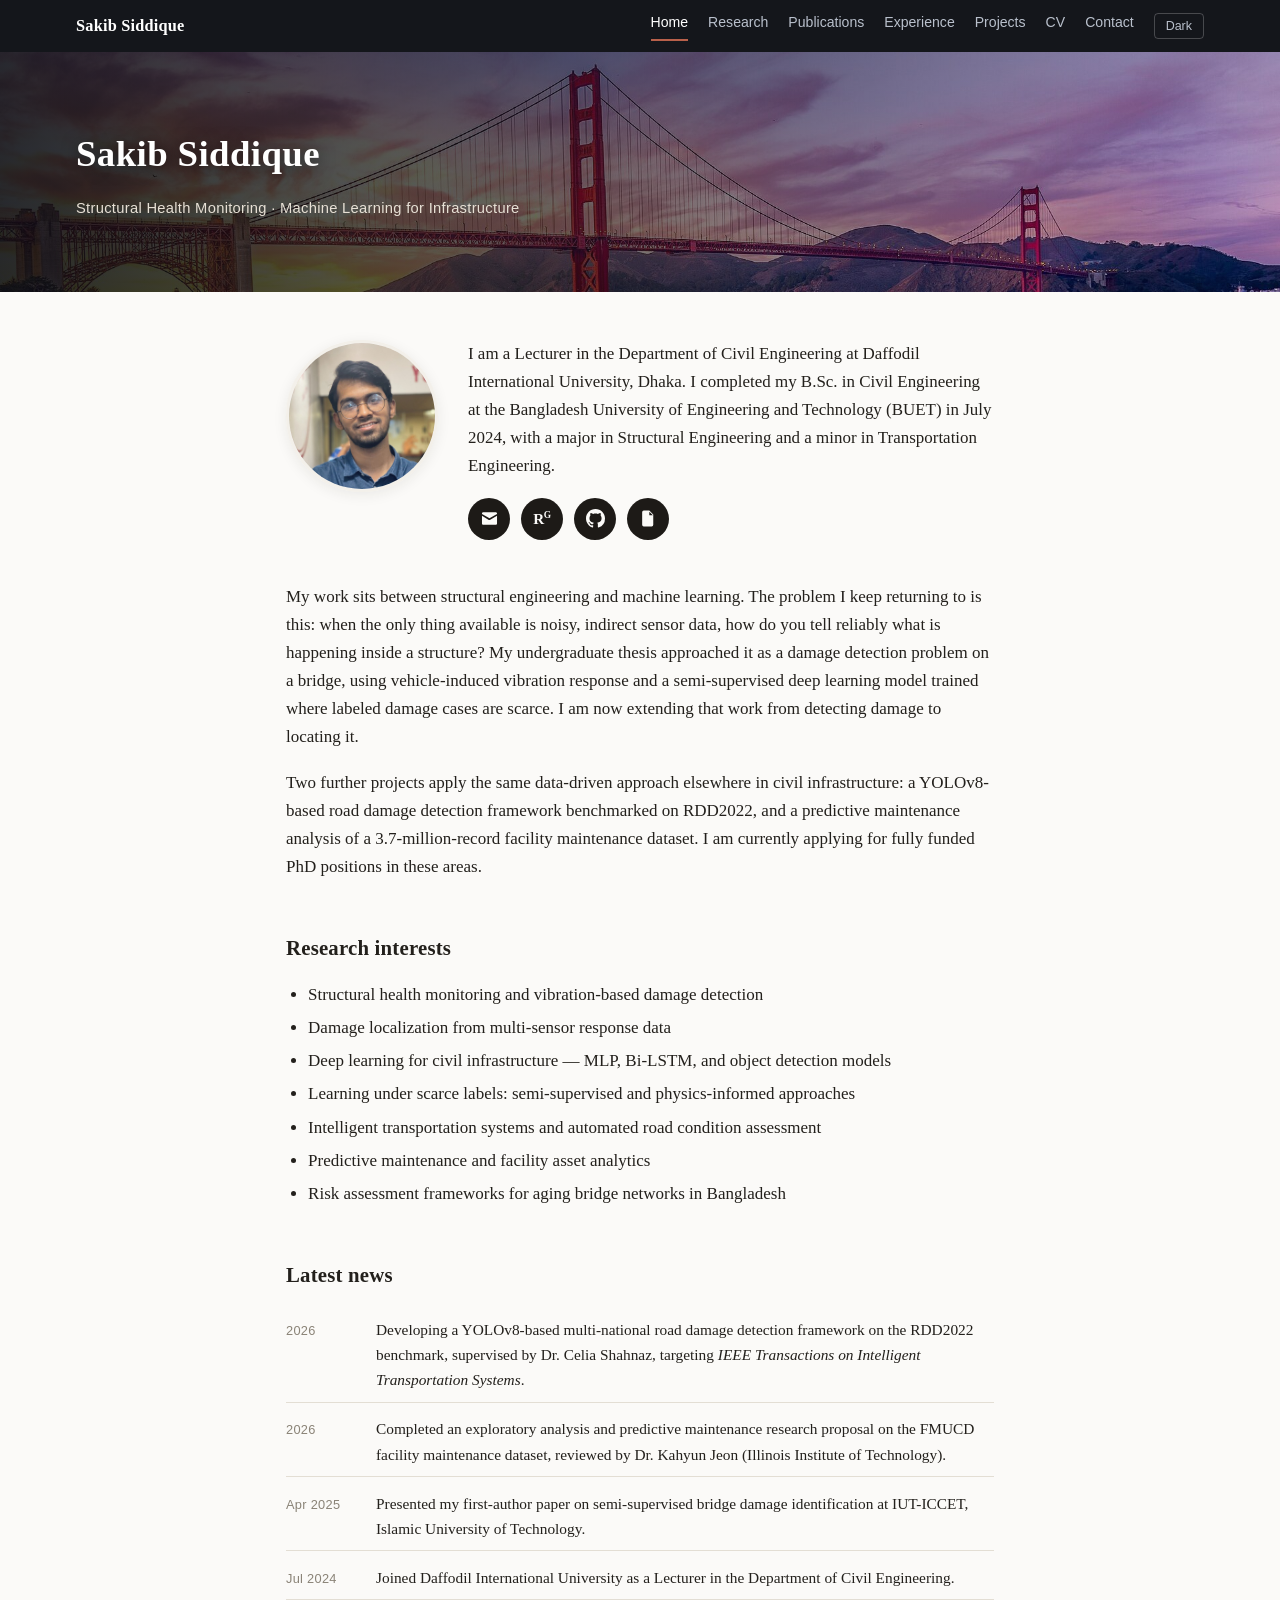
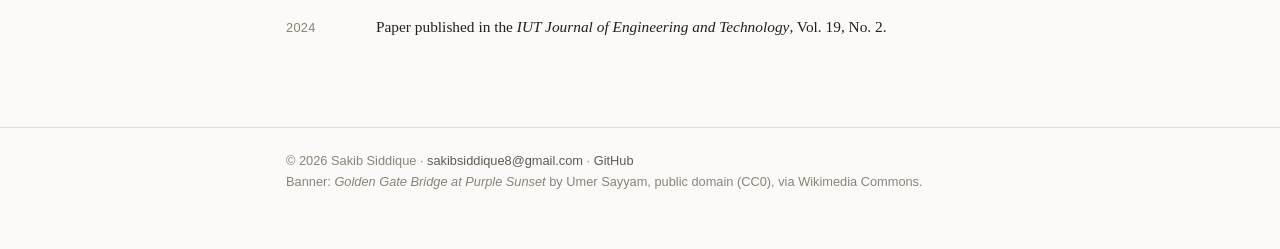
==== commit 63ea0309: "Replace text links with circular social icon buttons Email, ResearchGate, GitHub, and CV as icon but" ====
--- a/index.html
+++ b/index.html
@@ -46,12 +46,25 @@
           University of Engineering and Technology (BUET) in July 2024, with a major in
           Structural Engineering and a minor in Transportation Engineering.
         </p>
-        <p class="intro-links">
-          <a href="mailto:sakibsiddique8@gmail.com">Email</a>
-          <a href="assets/files/sakib_siddique_cv.pdf">CV</a>
-          <a href="publications.html">Publications</a>
-          <a href="https://github.com/sakibsiddique-ce">GitHub</a>
-        </p>
+        <ul class="social">
+          <li><a href="mailto:sakibsiddique8@gmail.com" title="Email" aria-label="Email">
+            <svg viewBox="0 0 24 24" aria-hidden="true"><path d="M2.5 5.75A1.75 1.75 0 0 1 4.25 4h15.5c.97 0 1.75.78 1.75 1.75v.42l-9.5 5.6-9.5-5.6v-.42Zm0 2.74V18.25c0 .97.78 1.75 1.75 1.75h15.5c.97 0 1.75-.78 1.75-1.75V8.49l-9.1 5.36a1.25 1.25 0 0 1-1.3 0L2.5 8.49Z"/></svg>
+          </a></li>
+          <!-- LinkedIn: paste your profile URL into href, then delete these comment marks
+          <li><a href="LINKEDIN_URL_HERE" title="LinkedIn" aria-label="LinkedIn">
+            <svg viewBox="0 0 24 24" aria-hidden="true"><path d="M4.98 3.5a2.5 2.5 0 1 1 0 5 2.5 2.5 0 0 1 0-5ZM2.98 9h4v12h-4V9Zm7.02 0h3.83v1.64h.05c.53-1 1.84-2.06 3.78-2.06 4.04 0 4.79 2.66 4.79 6.12V21h-4v-5.5c0-1.31-.03-3-1.83-3-1.83 0-2.11 1.43-2.11 2.9V21h-4V9Z"/></svg>
+          </a></li>
+          -->
+          <li><a href="https://www.researchgate.net/profile/Sakib-Siddique-2/research" title="ResearchGate" aria-label="ResearchGate">
+            <span class="glyph">R<sup>G</sup></span>
+          </a></li>
+          <li><a href="https://github.com/sakibsiddique-ce" title="GitHub" aria-label="GitHub">
+            <svg viewBox="0 0 16 16" aria-hidden="true"><path d="M8 0C3.58 0 0 3.58 0 8c0 3.54 2.29 6.53 5.47 7.59.4.07.55-.17.55-.38 0-.19-.01-.82-.01-1.49-2.01.37-2.53-.49-2.69-.94-.09-.23-.48-.94-.82-1.13-.28-.15-.68-.52-.01-.53.63-.01 1.08.58 1.23.82.72 1.21 1.87.87 2.33.66.07-.52.28-.87.51-1.07-1.78-.2-3.64-.89-3.64-3.95 0-.87.31-1.59.82-2.15-.08-.2-.36-1.02.08-2.12 0 0 .67-.21 2.2.82.64-.18 1.32-.27 2-.27s1.36.09 2 .27c1.53-1.04 2.2-.82 2.2-.82.44 1.1.16 1.92.08 2.12.51.56.82 1.27.82 2.15 0 3.07-1.87 3.75-3.65 3.95.29.25.54.73.54 1.48 0 1.07-.01 1.93-.01 2.2 0 .21.15.46.55.38A8.012 8.012 0 0 0 16 8c0-4.42-3.58-8-8-8Z"/></svg>
+          </a></li>
+          <li><a href="assets/files/sakib_siddique_cv.pdf" title="Curriculum vitae (PDF)" aria-label="Curriculum vitae (PDF)">
+            <svg viewBox="0 0 24 24" aria-hidden="true"><path d="M6 2h7l5 5v13a2 2 0 0 1-2 2H6a2 2 0 0 1-2-2V4a2 2 0 0 1 2-2Zm7 1.5V8h4.5L13 3.5ZM8 12h8v1.6H8V12Zm0 3.4h8V17H8v-1.6Z"/></svg>
+          </a></li>
+        </ul>
       </div>
     </div>
 
--- a/assets/css/style.css
+++ b/assets/css/style.css
@@ -16,6 +16,8 @@
   --nav-text: #b9c0cc;
   --nav-text-active: #ffffff;
   --shadow: rgba(35, 32, 28, .08);
+  --icon-bg: #1d1a17;
+  --icon-fg: #fbfaf8;
 
   --serif: "Iowan Old Style", "Palatino Linotype", Palatino, Georgia, serif;
   --sans: -apple-system, BlinkMacSystemFont, "Segoe UI", Roboto, "Helvetica Neue", Arial, sans-serif;
@@ -34,6 +36,8 @@
     --border: #2b2f38;
     --nav-bg: #0e1014;
     --shadow: rgba(0, 0, 0, .4);
+    --icon-bg: #e4e1db;
+    --icon-fg: #15171c;
   }
 }
 
@@ -48,6 +52,8 @@
   --border: #2b2f38;
   --nav-bg: #0e1014;
   --shadow: rgba(0, 0, 0, .4);
+  --icon-bg: #e4e1db;
+  --icon-fg: #15171c;
 }
 
 * { box-sizing: border-box; }
@@ -252,14 +258,53 @@
   box-shadow: 0 3px 14px var(--shadow);
 }
 
-.intro-links {
-  font-family: var(--sans);
-  font-size: .88rem;
-  margin-top: 14px;
-  color: var(--text-faint);
-}
-
-.intro-links a { margin-right: 15px; white-space: nowrap; }
+/* ---------- Social icon buttons ---------- */
+
+.social {
+  display: flex;
+  gap: 11px;
+  flex-wrap: wrap;
+  margin: 18px 0 0;
+  padding: 0;
+  list-style: none;
+}
+
+.social a {
+  width: 42px;
+  height: 42px;
+  border-radius: 50%;
+  background: var(--icon-bg);
+  color: var(--icon-fg);
+  display: inline-flex;
+  align-items: center;
+  justify-content: center;
+  border-bottom: none;
+  transition: background .15s, transform .15s;
+}
+
+.social a:hover {
+  background: var(--accent);
+  color: #fff;
+  border-bottom: none;
+  transform: translateY(-2px);
+}
+
+.social svg {
+  width: 19px;
+  height: 19px;
+  fill: currentColor;
+  display: block;
+}
+
+.social .glyph {
+  font-family: var(--serif);
+  font-weight: 700;
+  font-size: .95rem;
+  letter-spacing: -.3px;
+  line-height: 1;
+}
+
+.social .glyph sup { font-size: .62em; }
 
 /* ---------- Entries ---------- */
 
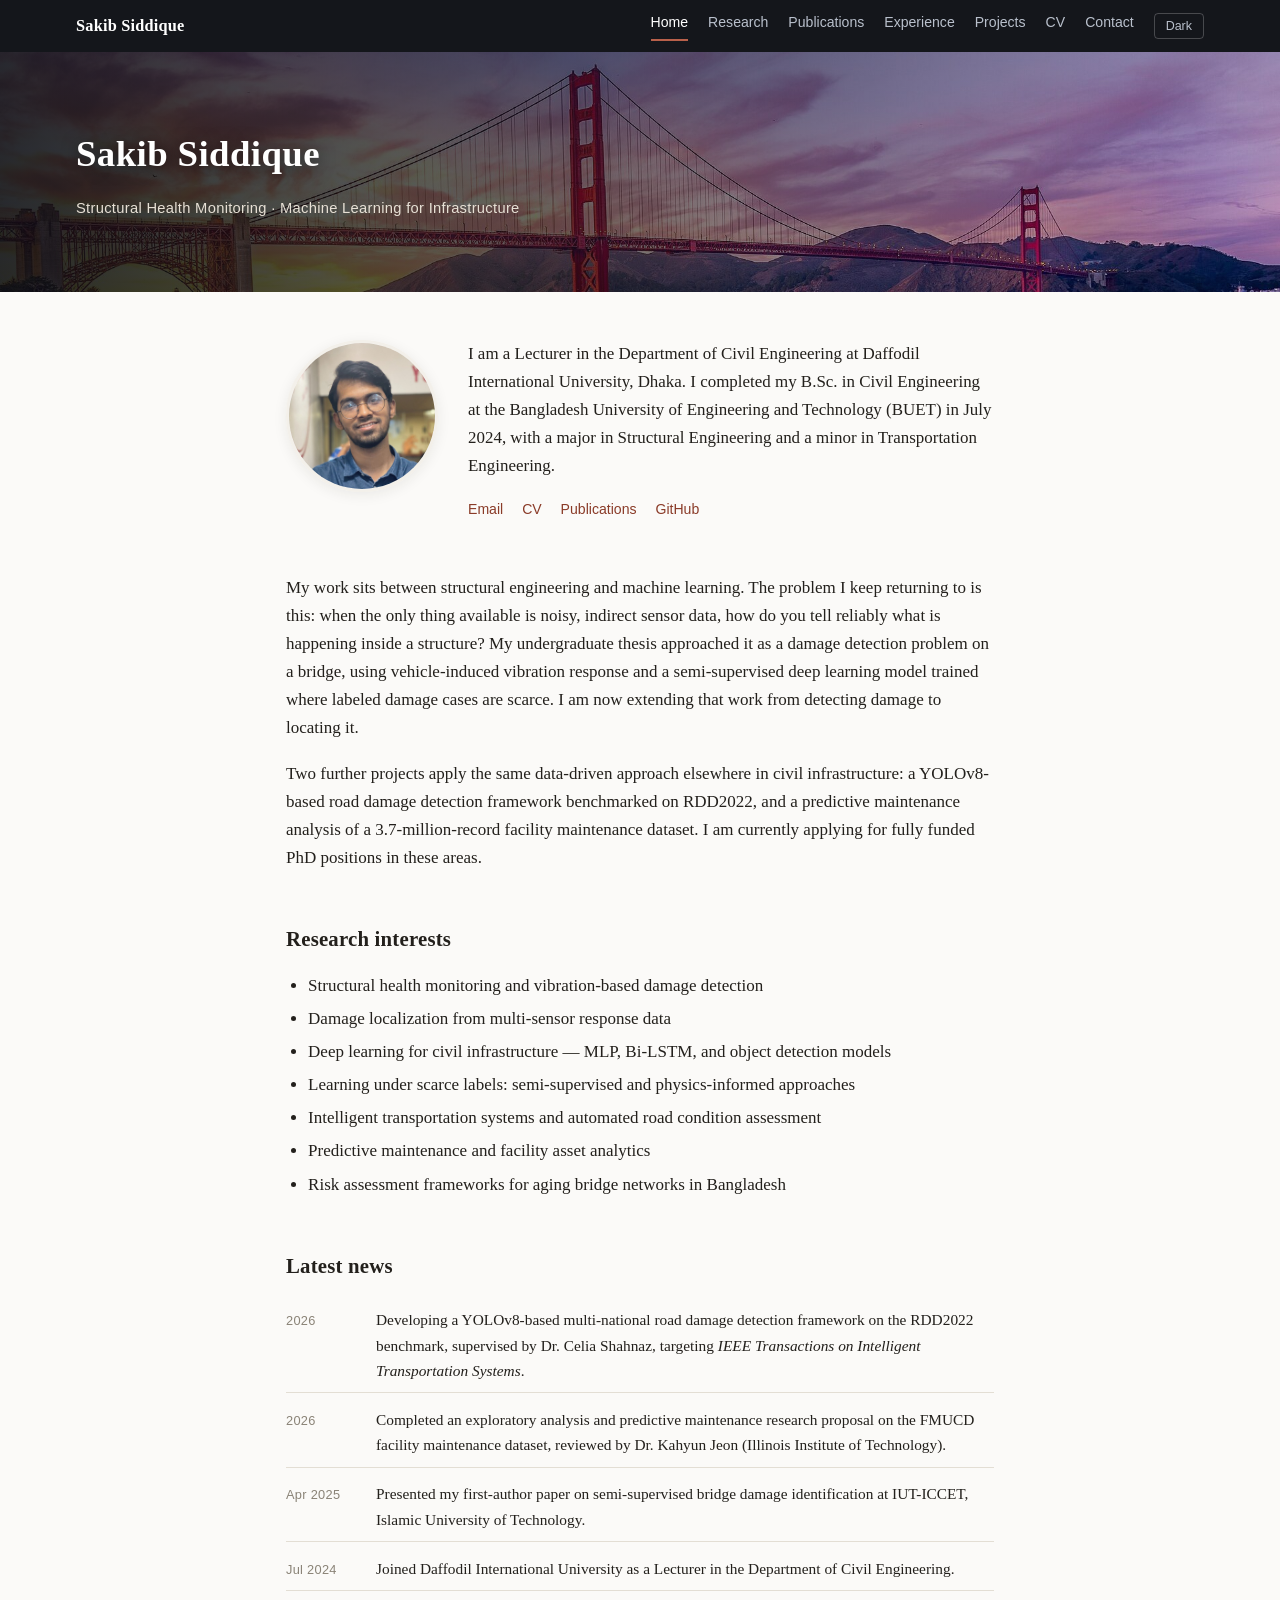
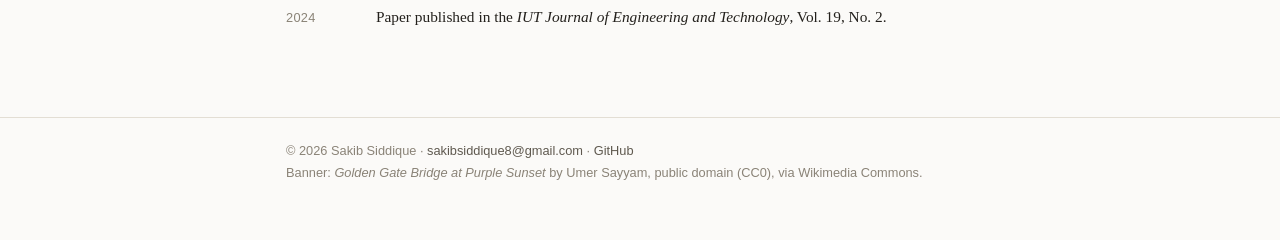
==== commit 5cf5e803: "Revert "Replace text links with circular social icon buttons" This reverts commit 63ea0309be0639e572" ====
--- a/index.html
+++ b/index.html
@@ -46,25 +46,12 @@
           University of Engineering and Technology (BUET) in July 2024, with a major in
           Structural Engineering and a minor in Transportation Engineering.
         </p>
-        <ul class="social">
-          <li><a href="mailto:sakibsiddique8@gmail.com" title="Email" aria-label="Email">
-            <svg viewBox="0 0 24 24" aria-hidden="true"><path d="M2.5 5.75A1.75 1.75 0 0 1 4.25 4h15.5c.97 0 1.75.78 1.75 1.75v.42l-9.5 5.6-9.5-5.6v-.42Zm0 2.74V18.25c0 .97.78 1.75 1.75 1.75h15.5c.97 0 1.75-.78 1.75-1.75V8.49l-9.1 5.36a1.25 1.25 0 0 1-1.3 0L2.5 8.49Z"/></svg>
-          </a></li>
-          <!-- LinkedIn: paste your profile URL into href, then delete these comment marks
-          <li><a href="LINKEDIN_URL_HERE" title="LinkedIn" aria-label="LinkedIn">
-            <svg viewBox="0 0 24 24" aria-hidden="true"><path d="M4.98 3.5a2.5 2.5 0 1 1 0 5 2.5 2.5 0 0 1 0-5ZM2.98 9h4v12h-4V9Zm7.02 0h3.83v1.64h.05c.53-1 1.84-2.06 3.78-2.06 4.04 0 4.79 2.66 4.79 6.12V21h-4v-5.5c0-1.31-.03-3-1.83-3-1.83 0-2.11 1.43-2.11 2.9V21h-4V9Z"/></svg>
-          </a></li>
-          -->
-          <li><a href="https://www.researchgate.net/profile/Sakib-Siddique-2/research" title="ResearchGate" aria-label="ResearchGate">
-            <span class="glyph">R<sup>G</sup></span>
-          </a></li>
-          <li><a href="https://github.com/sakibsiddique-ce" title="GitHub" aria-label="GitHub">
-            <svg viewBox="0 0 16 16" aria-hidden="true"><path d="M8 0C3.58 0 0 3.58 0 8c0 3.54 2.29 6.53 5.47 7.59.4.07.55-.17.55-.38 0-.19-.01-.82-.01-1.49-2.01.37-2.53-.49-2.69-.94-.09-.23-.48-.94-.82-1.13-.28-.15-.68-.52-.01-.53.63-.01 1.08.58 1.23.82.72 1.21 1.87.87 2.33.66.07-.52.28-.87.51-1.07-1.78-.2-3.64-.89-3.64-3.95 0-.87.31-1.59.82-2.15-.08-.2-.36-1.02.08-2.12 0 0 .67-.21 2.2.82.64-.18 1.32-.27 2-.27s1.36.09 2 .27c1.53-1.04 2.2-.82 2.2-.82.44 1.1.16 1.92.08 2.12.51.56.82 1.27.82 2.15 0 3.07-1.87 3.75-3.65 3.95.29.25.54.73.54 1.48 0 1.07-.01 1.93-.01 2.2 0 .21.15.46.55.38A8.012 8.012 0 0 0 16 8c0-4.42-3.58-8-8-8Z"/></svg>
-          </a></li>
-          <li><a href="assets/files/sakib_siddique_cv.pdf" title="Curriculum vitae (PDF)" aria-label="Curriculum vitae (PDF)">
-            <svg viewBox="0 0 24 24" aria-hidden="true"><path d="M6 2h7l5 5v13a2 2 0 0 1-2 2H6a2 2 0 0 1-2-2V4a2 2 0 0 1 2-2Zm7 1.5V8h4.5L13 3.5ZM8 12h8v1.6H8V12Zm0 3.4h8V17H8v-1.6Z"/></svg>
-          </a></li>
-        </ul>
+        <p class="intro-links">
+          <a href="mailto:sakibsiddique8@gmail.com">Email</a>
+          <a href="assets/files/sakib_siddique_cv.pdf">CV</a>
+          <a href="publications.html">Publications</a>
+          <a href="https://github.com/sakibsiddique-ce">GitHub</a>
+        </p>
       </div>
     </div>
 
--- a/assets/css/style.css
+++ b/assets/css/style.css
@@ -16,8 +16,6 @@
   --nav-text: #b9c0cc;
   --nav-text-active: #ffffff;
   --shadow: rgba(35, 32, 28, .08);
-  --icon-bg: #1d1a17;
-  --icon-fg: #fbfaf8;
 
   --serif: "Iowan Old Style", "Palatino Linotype", Palatino, Georgia, serif;
   --sans: -apple-system, BlinkMacSystemFont, "Segoe UI", Roboto, "Helvetica Neue", Arial, sans-serif;
@@ -36,8 +34,6 @@
     --border: #2b2f38;
     --nav-bg: #0e1014;
     --shadow: rgba(0, 0, 0, .4);
-    --icon-bg: #e4e1db;
-    --icon-fg: #15171c;
   }
 }
 
@@ -52,8 +48,6 @@
   --border: #2b2f38;
   --nav-bg: #0e1014;
   --shadow: rgba(0, 0, 0, .4);
-  --icon-bg: #e4e1db;
-  --icon-fg: #15171c;
 }
 
 * { box-sizing: border-box; }
@@ -258,53 +252,14 @@
   box-shadow: 0 3px 14px var(--shadow);
 }
 
-/* ---------- Social icon buttons ---------- */
-
-.social {
-  display: flex;
-  gap: 11px;
-  flex-wrap: wrap;
-  margin: 18px 0 0;
-  padding: 0;
-  list-style: none;
-}
-
-.social a {
-  width: 42px;
-  height: 42px;
-  border-radius: 50%;
-  background: var(--icon-bg);
-  color: var(--icon-fg);
-  display: inline-flex;
-  align-items: center;
-  justify-content: center;
-  border-bottom: none;
-  transition: background .15s, transform .15s;
-}
-
-.social a:hover {
-  background: var(--accent);
-  color: #fff;
-  border-bottom: none;
-  transform: translateY(-2px);
-}
-
-.social svg {
-  width: 19px;
-  height: 19px;
-  fill: currentColor;
-  display: block;
-}
-
-.social .glyph {
-  font-family: var(--serif);
-  font-weight: 700;
-  font-size: .95rem;
-  letter-spacing: -.3px;
-  line-height: 1;
-}
-
-.social .glyph sup { font-size: .62em; }
+.intro-links {
+  font-family: var(--sans);
+  font-size: .88rem;
+  margin-top: 14px;
+  color: var(--text-faint);
+}
+
+.intro-links a { margin-right: 15px; white-space: nowrap; }
 
 /* ---------- Entries ---------- */
 
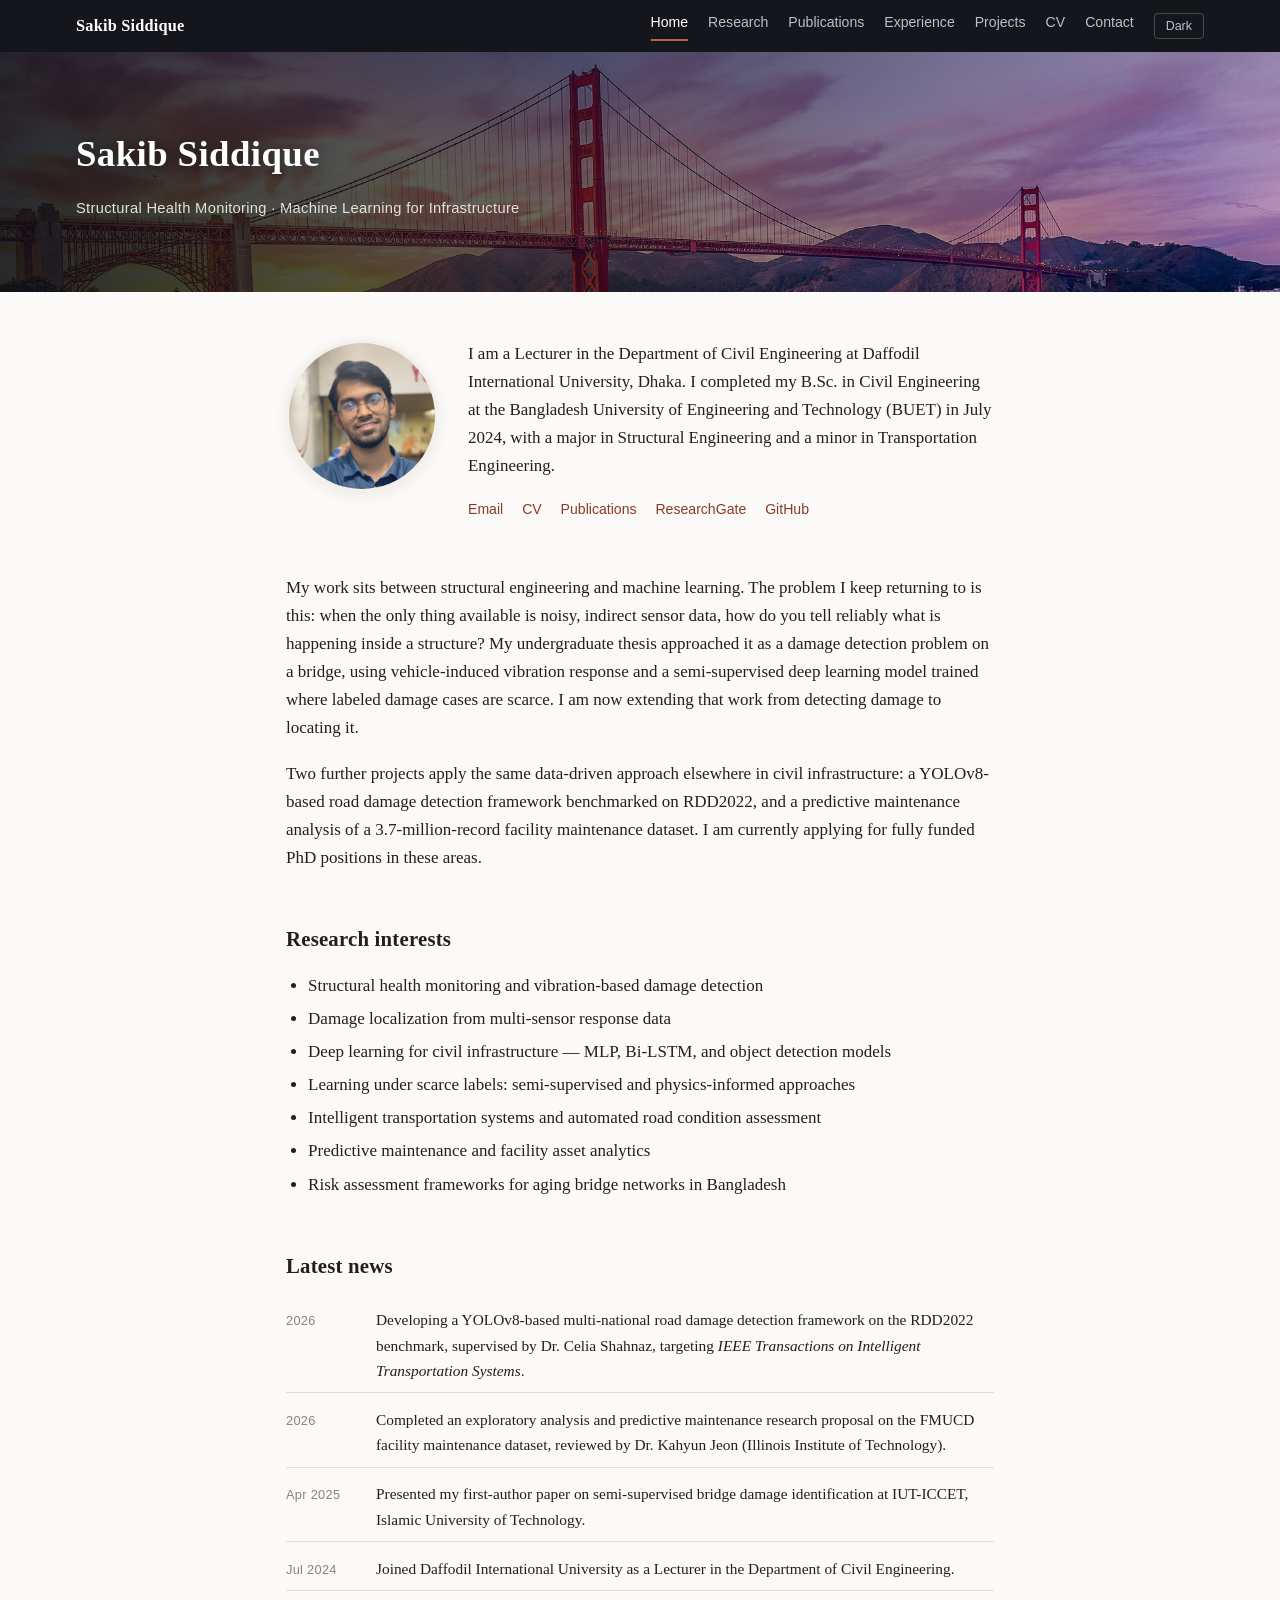
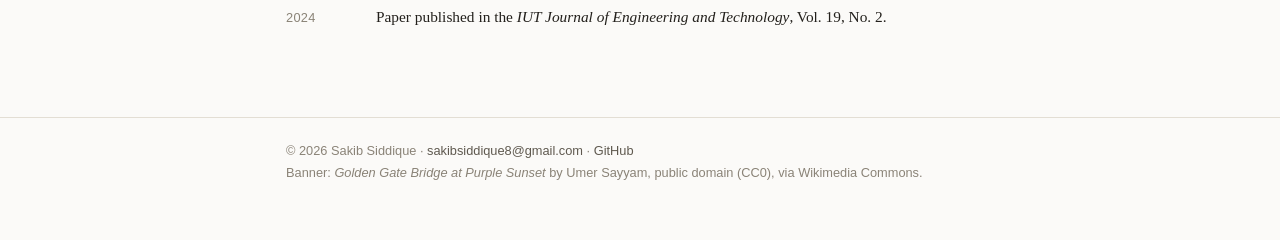
==== commit 3e4afde1: "Add ResearchGate as a text link on Home and Contact Co-Authored-By: Claude Opus 5 (1M context) <nore" ====
--- a/index.html
+++ b/index.html
@@ -50,6 +50,7 @@
           <a href="mailto:sakibsiddique8@gmail.com">Email</a>
           <a href="assets/files/sakib_siddique_cv.pdf">CV</a>
           <a href="publications.html">Publications</a>
+          <a href="https://www.researchgate.net/profile/Sakib-Siddique-2/research">ResearchGate</a>
           <a href="https://github.com/sakibsiddique-ce">GitHub</a>
         </p>
       </div>
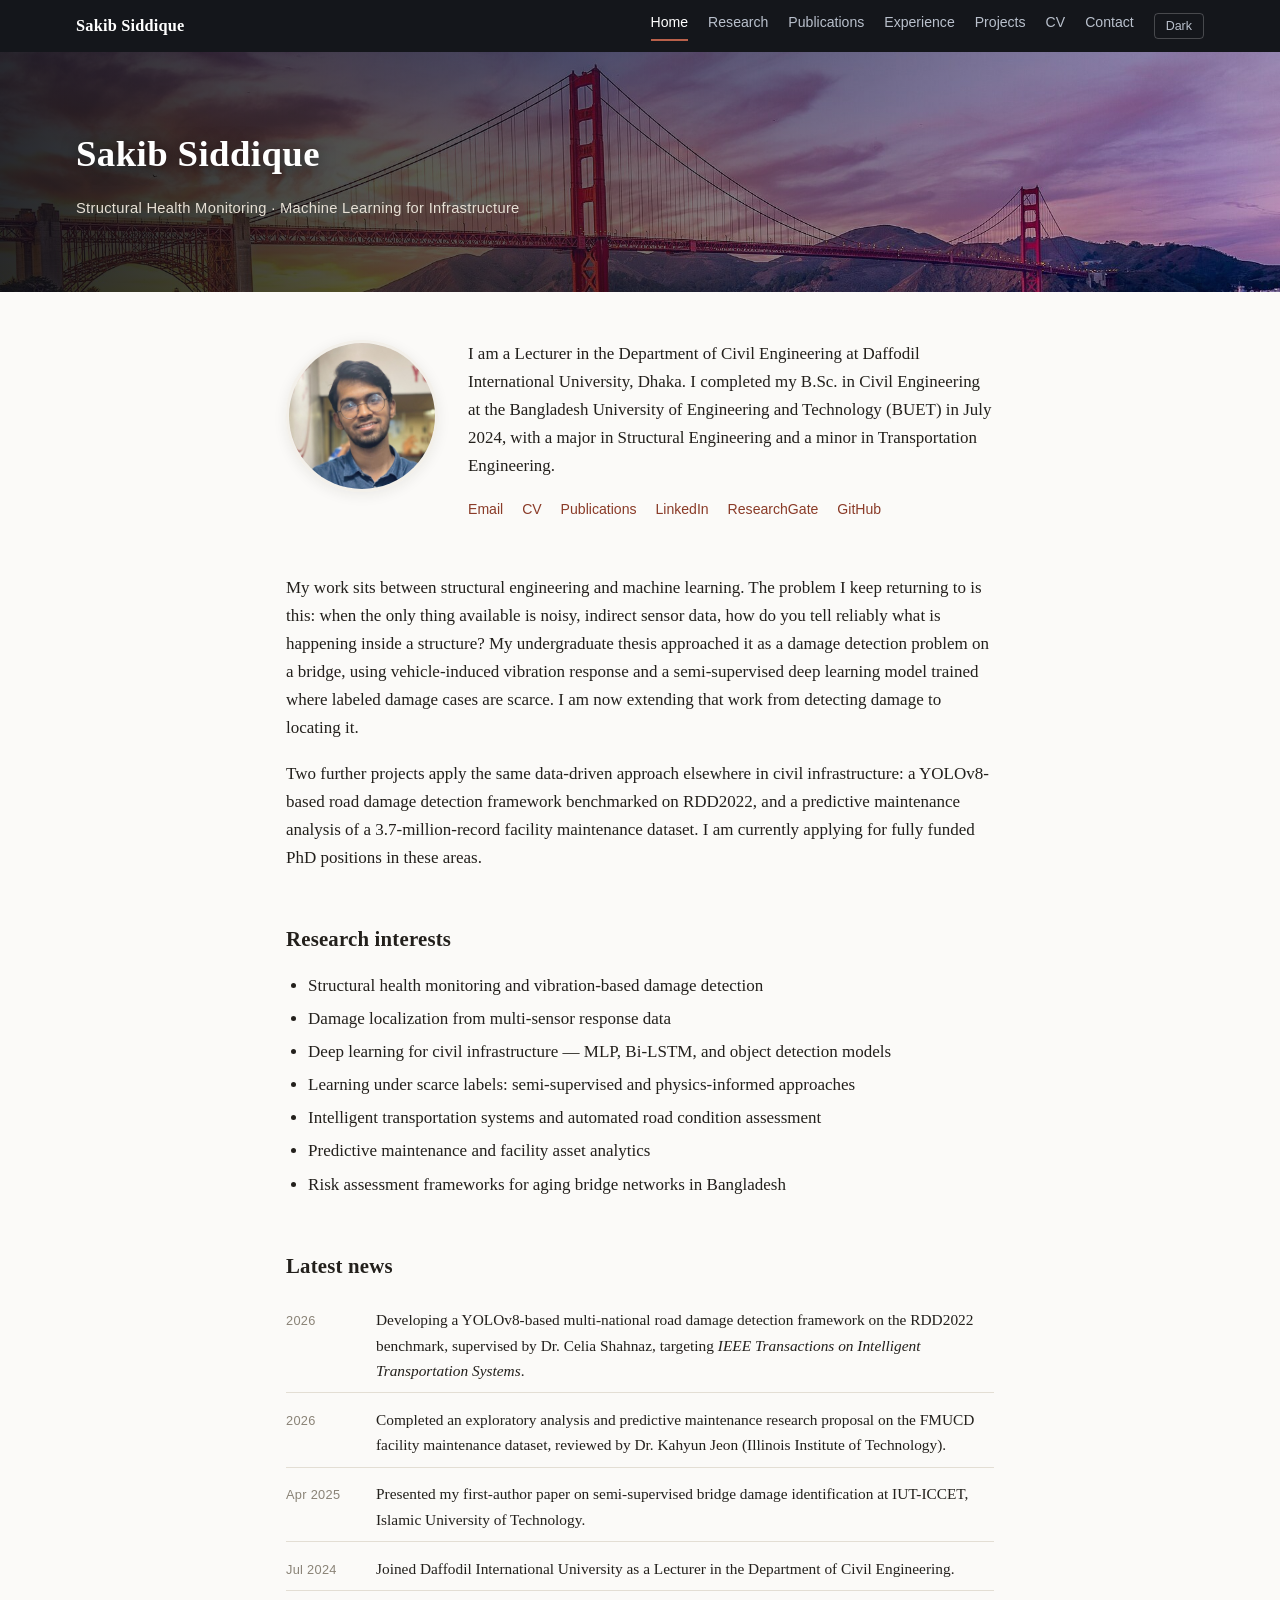
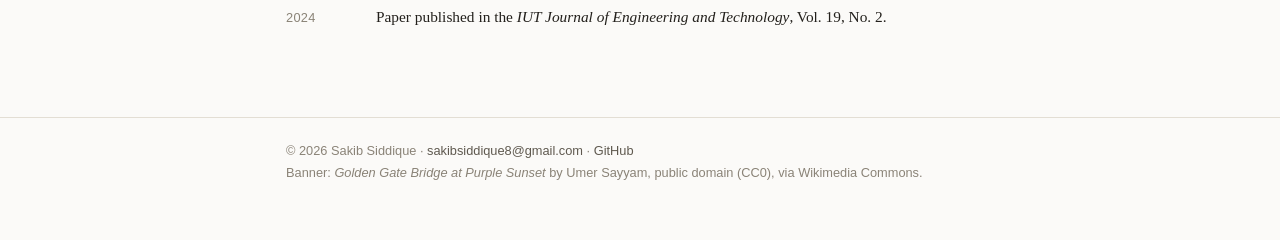
==== commit efc5c2eb: "Add LinkedIn link on Home and Contact Co-Authored-By: Claude Opus 5 (1M context) <noreply@anthropic." ====
--- a/index.html
+++ b/index.html
@@ -50,6 +50,7 @@
           <a href="mailto:sakibsiddique8@gmail.com">Email</a>
           <a href="assets/files/sakib_siddique_cv.pdf">CV</a>
           <a href="publications.html">Publications</a>
+          <a href="https://www.linkedin.com/in/sakibsiddique/">LinkedIn</a>
           <a href="https://www.researchgate.net/profile/Sakib-Siddique-2/research">ResearchGate</a>
           <a href="https://github.com/sakibsiddique-ce">GitHub</a>
         </p>
